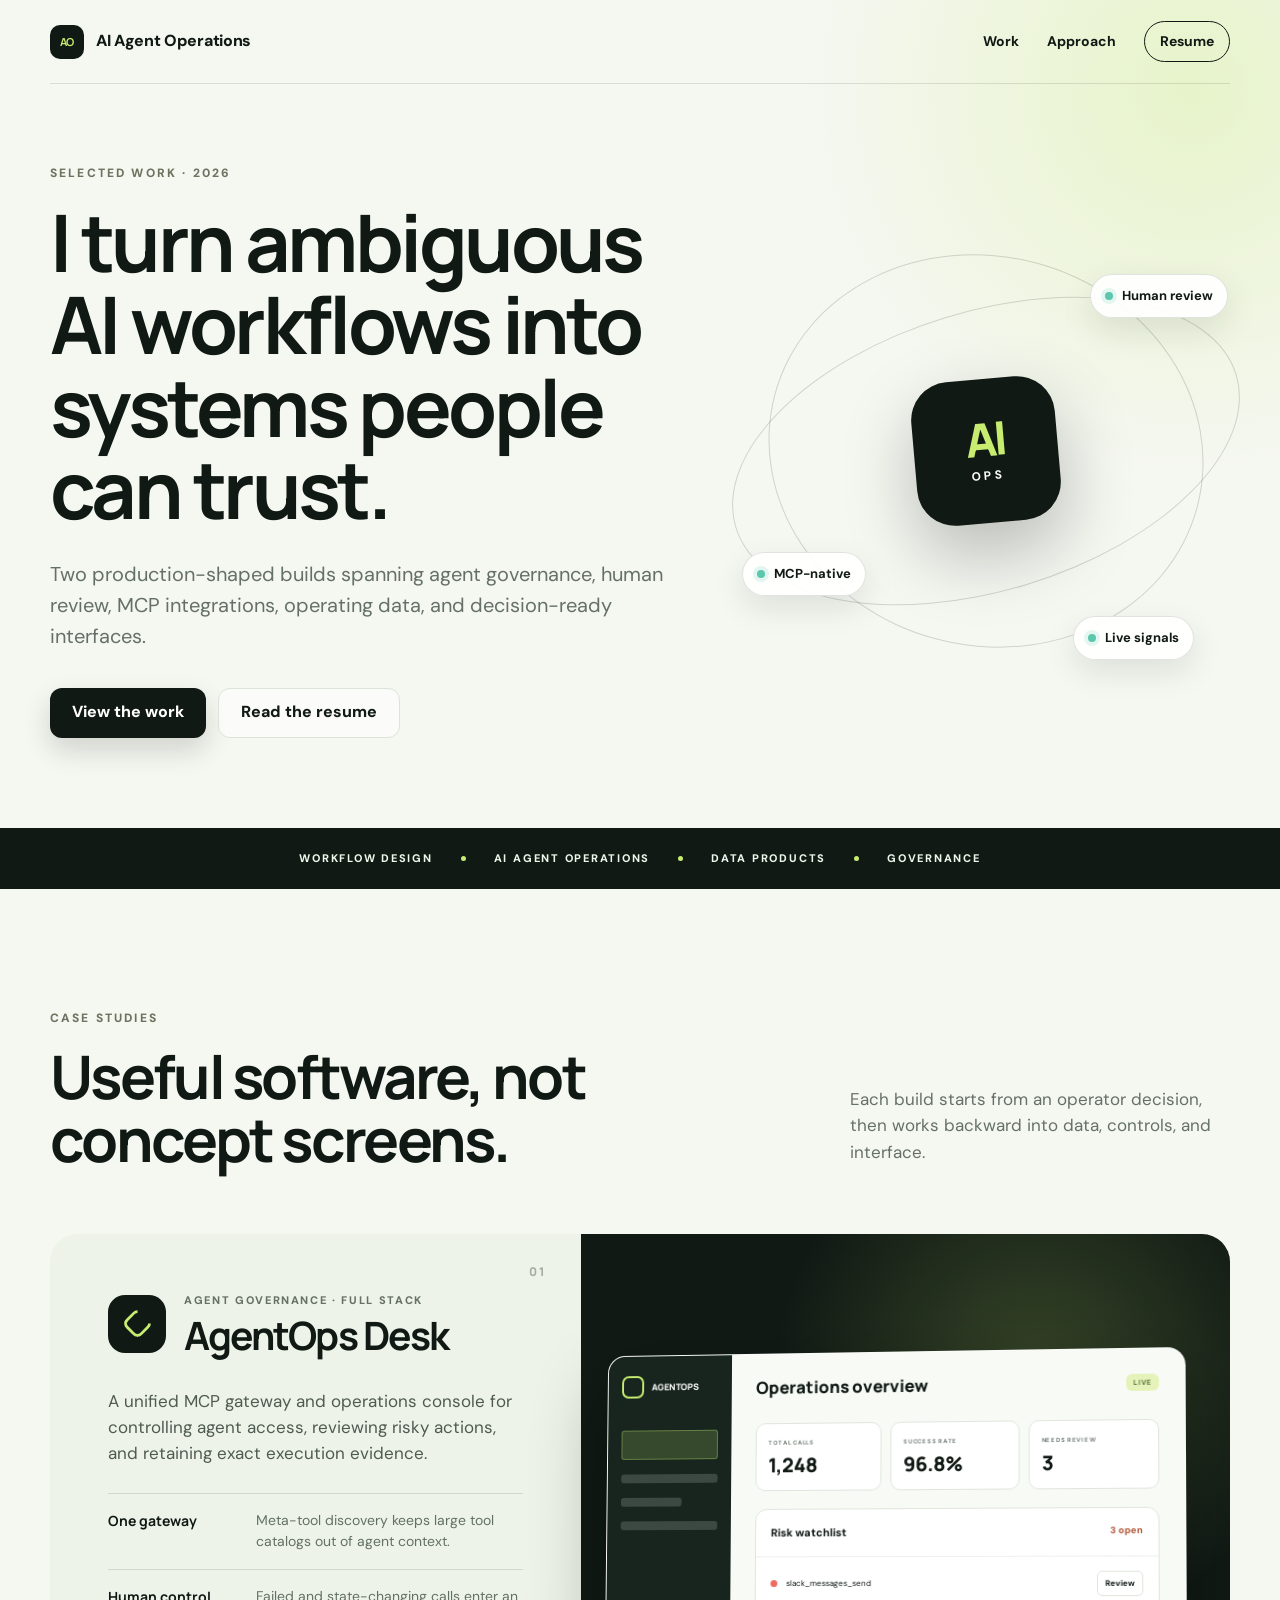
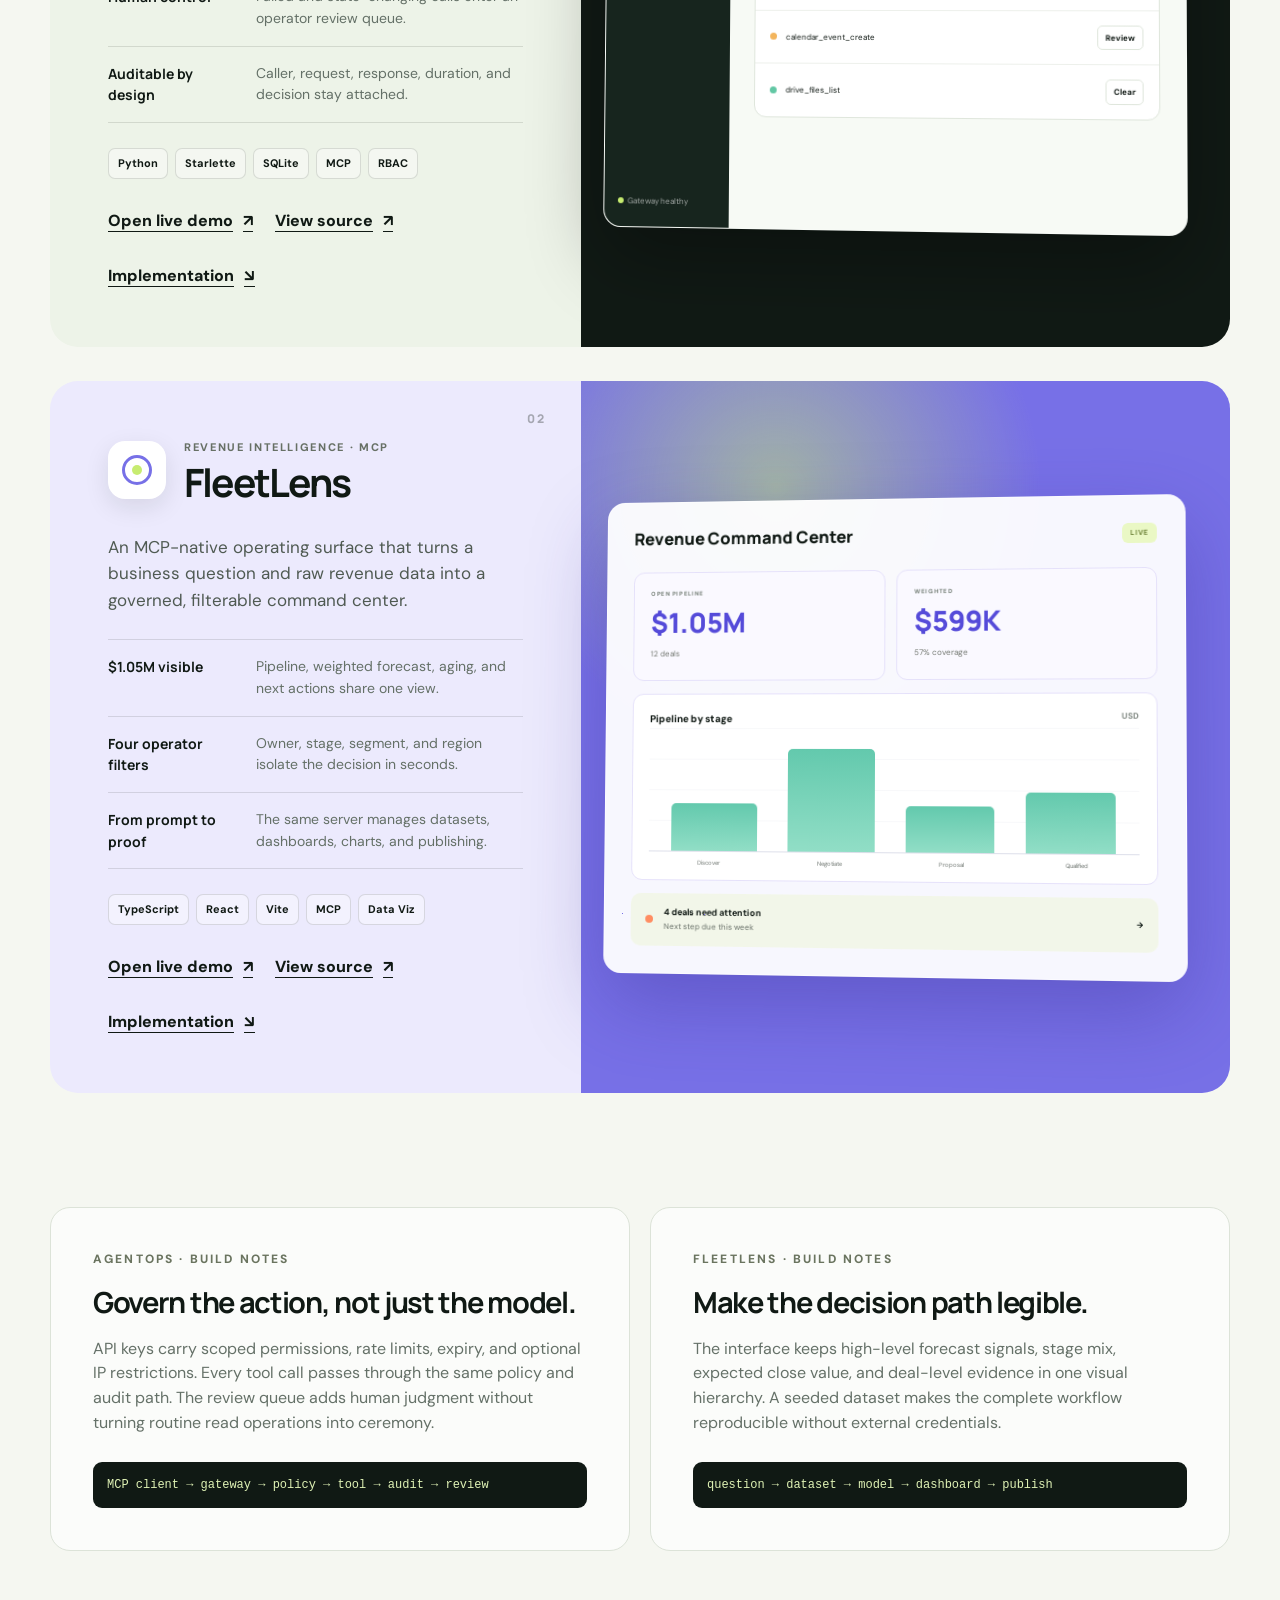
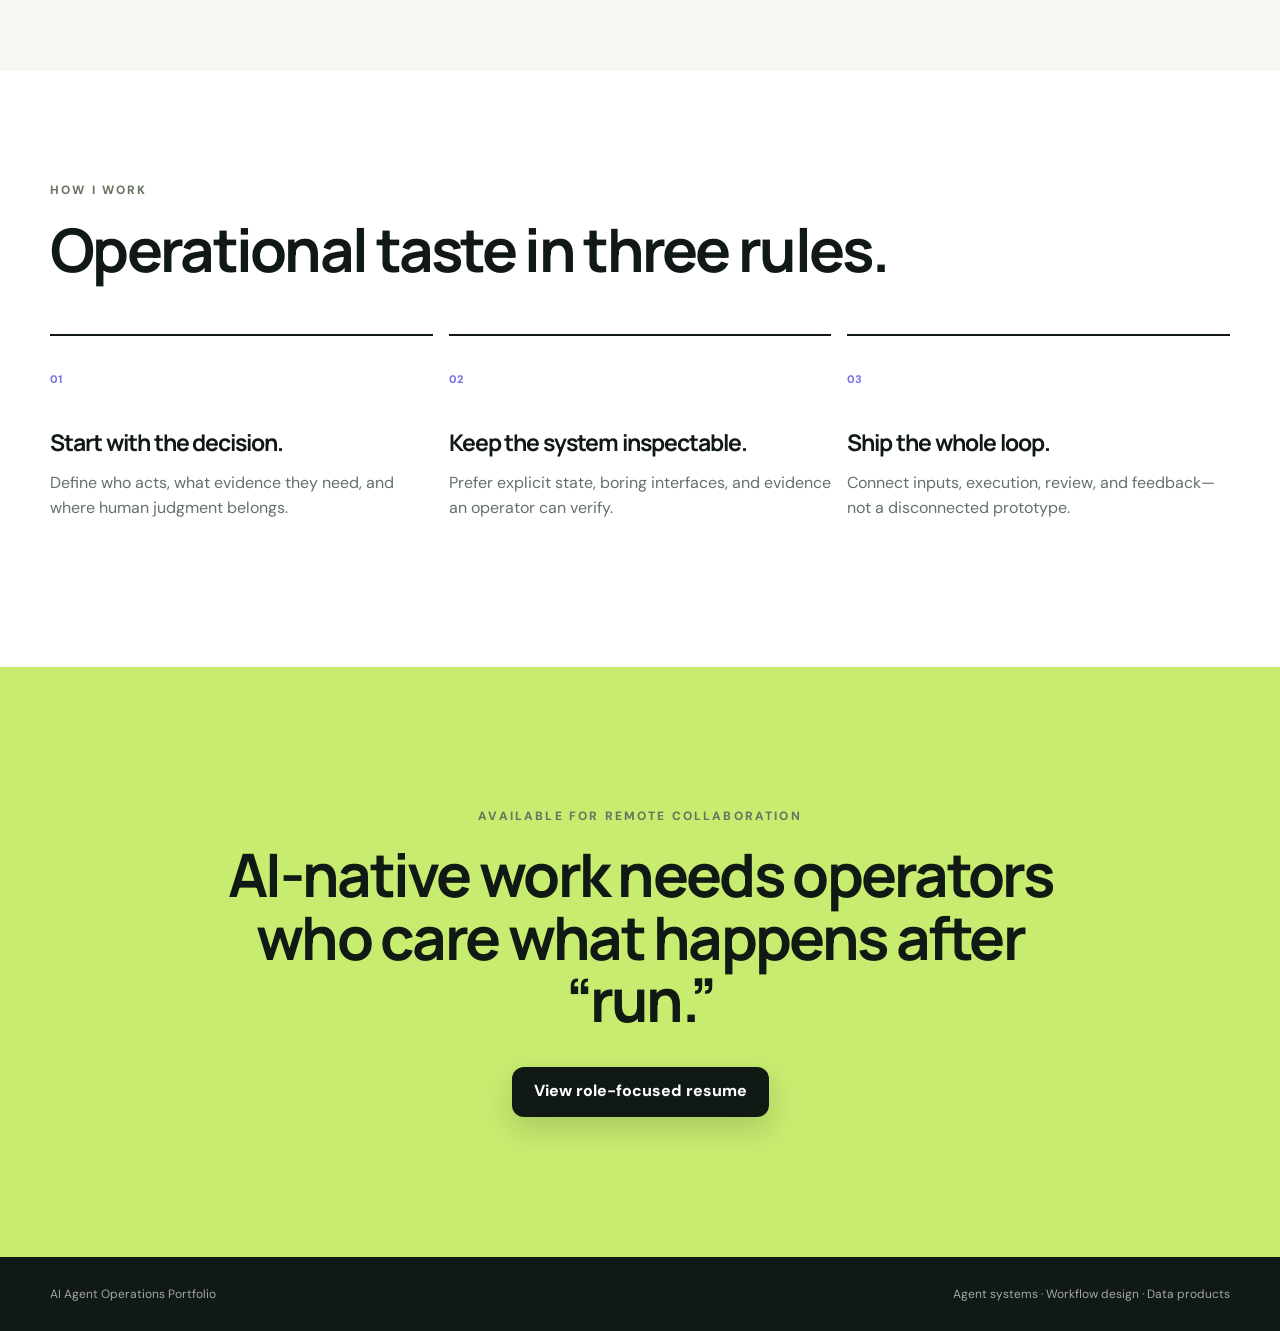
==== index.html @ fad62290 "Publish AI agent operations portfolio" ====
<!doctype html>
<html lang="en">
<head>
  <meta charset="utf-8">
  <meta name="viewport" content="width=device-width, initial-scale=1">
  <meta name="description" content="A portfolio of AI-native operations systems: governed agent execution and decision-ready revenue intelligence.">
  <title>AI Agent Operations — Selected Work</title>
  <link rel="preconnect" href="https://fonts.googleapis.com">
  <link rel="preconnect" href="https://fonts.gstatic.com" crossorigin>
  <link href="https://fonts.googleapis.com/css2?family=DM+Sans:wght@400;500;600;700&family=Manrope:wght@600;700;800&display=swap" rel="stylesheet">
  <link rel="stylesheet" href="styles.css">
</head>
<body>
  <header class="site-header">
    <a class="wordmark" href="#top" aria-label="Portfolio home">
      <span class="wordmark-mark" aria-hidden="true">AO</span>
      <span>AI Agent Operations</span>
    </a>
    <nav aria-label="Primary navigation">
      <a href="#work">Work</a>
      <a href="#approach">Approach</a>
      <a class="nav-cta" href="resume.html">Resume</a>
    </nav>
  </header>

  <main id="top">
    <section class="hero" aria-labelledby="hero-title">
      <div class="hero-copy">
        <p class="eyebrow">SELECTED WORK · 2026</p>
        <h1 id="hero-title">I turn ambiguous AI workflows into systems people can trust.</h1>
        <p class="hero-lede">Two production-shaped builds spanning agent governance, human review, MCP integrations, operating data, and decision-ready interfaces.</p>
        <div class="hero-actions">
          <a class="button button-primary" href="#work">View the work</a>
          <a class="button button-secondary" href="resume.html">Read the resume</a>
        </div>
      </div>
      <div class="hero-proof" aria-label="Portfolio capabilities">
        <div class="proof-orbit orbit-one"></div>
        <div class="proof-orbit orbit-two"></div>
        <div class="proof-center"><span>AI</span><strong>OPS</strong></div>
        <div class="proof-chip chip-one"><span></span>Human review</div>
        <div class="proof-chip chip-two"><span></span>MCP-native</div>
        <div class="proof-chip chip-three"><span></span>Live signals</div>
      </div>
    </section>

    <section class="signal-strip" aria-label="Core capabilities">
      <span>WORKFLOW DESIGN</span><i></i><span>AI AGENT OPERATIONS</span><i></i><span>DATA PRODUCTS</span><i></i><span>GOVERNANCE</span>
    </section>

    <section class="work-section" id="work" aria-labelledby="work-title">
      <div class="section-heading">
        <div>
          <p class="eyebrow">CASE STUDIES</p>
          <h2 id="work-title">Useful software, not concept screens.</h2>
        </div>
        <p>Each build starts from an operator decision, then works backward into data, controls, and interface.</p>
      </div>

      <article class="project project-agentops">
        <div class="project-copy">
          <div class="project-index">01</div>
          <div class="project-title-row">
            <div class="project-icon agentops-icon" aria-hidden="true"><span></span></div>
            <div>
              <p class="project-type">AGENT GOVERNANCE · FULL STACK</p>
              <h3>AgentOps Desk</h3>
            </div>
          </div>
          <p class="project-summary">A unified MCP gateway and operations console for controlling agent access, reviewing risky actions, and retaining exact execution evidence.</p>
          <ul class="project-outcomes">
            <li><strong>One gateway</strong><span>Meta-tool discovery keeps large tool catalogs out of agent context.</span></li>
            <li><strong>Human control</strong><span>Failed and state-changing calls enter an operator review queue.</span></li>
            <li><strong>Auditable by design</strong><span>Caller, request, response, duration, and decision stay attached.</span></li>
          </ul>
          <div class="project-tags"><span>Python</span><span>Starlette</span><span>SQLite</span><span>MCP</span><span>RBAC</span></div>
          <div class="project-actions">
            <a class="text-link" href="https://gongjiyang.github.io/agentops-console/">Open live demo <span aria-hidden="true">↗</span></a>
            <a class="text-link" href="https://github.com/GongJiYang/agentops-console">View source <span aria-hidden="true">↗</span></a>
            <a class="text-link" href="#agentops-details">Implementation <span aria-hidden="true">↘</span></a>
          </div>
        </div>
        <div class="project-visual agentops-visual" aria-label="AgentOps Desk interface preview">
          <div class="mock-window">
            <div class="mock-sidebar">
              <div class="mock-logo"><b></b><span>AGENTOPS</span></div>
              <div class="mock-nav active"></div><div class="mock-nav"></div><div class="mock-nav short"></div><div class="mock-nav"></div>
              <div class="mock-status"><i></i>Gateway healthy</div>
            </div>
            <div class="mock-main">
              <div class="mock-top"><span>Operations overview</span><b>LIVE</b></div>
              <div class="mock-kpis"><div><small>TOTAL CALLS</small><strong>1,248</strong></div><div><small>SUCCESS RATE</small><strong>96.8%</strong></div><div><small>NEEDS REVIEW</small><strong>3</strong></div></div>
              <div class="mock-watch"><div class="watch-head"><span>Risk watchlist</span><small>3 open</small></div><div class="watch-row"><i class="risk high"></i><span>slack_messages_send</span><b>Review</b></div><div class="watch-row"><i class="risk medium"></i><span>calendar_event_create</span><b>Review</b></div><div class="watch-row"><i class="risk low"></i><span>drive_files_list</span><b>Clear</b></div></div>
            </div>
          </div>
        </div>
      </article>

      <article class="project project-fleetlens">
        <div class="project-copy">
          <div class="project-index">02</div>
          <div class="project-title-row">
            <div class="project-icon fleetlens-icon" aria-hidden="true"><span></span></div>
            <div>
              <p class="project-type">REVENUE INTELLIGENCE · MCP</p>
              <h3>FleetLens</h3>
            </div>
          </div>
          <p class="project-summary">An MCP-native operating surface that turns a business question and raw revenue data into a governed, filterable command center.</p>
          <ul class="project-outcomes">
            <li><strong>$1.05M visible</strong><span>Pipeline, weighted forecast, aging, and next actions share one view.</span></li>
            <li><strong>Four operator filters</strong><span>Owner, stage, segment, and region isolate the decision in seconds.</span></li>
            <li><strong>From prompt to proof</strong><span>The same server manages datasets, dashboards, charts, and publishing.</span></li>
          </ul>
          <div class="project-tags"><span>TypeScript</span><span>React</span><span>Vite</span><span>MCP</span><span>Data Viz</span></div>
          <div class="project-actions">
            <a class="text-link" href="https://gongjiyang.github.io/fleetlens-mcp/">Open live demo <span aria-hidden="true">↗</span></a>
            <a class="text-link" href="https://github.com/GongJiYang/fleetlens-mcp">View source <span aria-hidden="true">↗</span></a>
            <a class="text-link" href="#fleetlens-details">Implementation <span aria-hidden="true">↘</span></a>
          </div>
        </div>
        <div class="project-visual fleetlens-visual" aria-label="FleetLens revenue dashboard preview">
          <div class="lens-frame">
            <div class="lens-head"><span>Revenue Command Center</span><b>LIVE</b></div>
            <div class="lens-metrics"><div><small>OPEN PIPELINE</small><strong>$1.05M</strong><em>12 deals</em></div><div><small>WEIGHTED</small><strong>$599K</strong><em>57% coverage</em></div></div>
            <div class="lens-chart"><div class="lens-chart-title"><span>Pipeline by stage</span><small>USD</small></div><div class="bars"><i style="--h:43%"></i><i style="--h:92%"></i><i style="--h:41%"></i><i style="--h:54%"></i></div><div class="bar-labels"><span>Discover</span><span>Negotiate</span><span>Proposal</span><span>Qualified</span></div></div>
            <div class="lens-alert"><i></i><span><strong>4 deals need attention</strong>Next step due this week</span><b>→</b></div>
          </div>
        </div>
      </article>
    </section>

    <section class="details-grid" id="approach" aria-label="Implementation details">
      <article id="agentops-details">
        <p class="eyebrow">AGENTOPS · BUILD NOTES</p>
        <h3>Govern the action, not just the model.</h3>
        <p>API keys carry scoped permissions, rate limits, expiry, and optional IP restrictions. Every tool call passes through the same policy and audit path. The review queue adds human judgment without turning routine read operations into ceremony.</p>
        <code>MCP client → gateway → policy → tool → audit → review</code>
      </article>
      <article id="fleetlens-details">
        <p class="eyebrow">FLEETLENS · BUILD NOTES</p>
        <h3>Make the decision path legible.</h3>
        <p>The interface keeps high-level forecast signals, stage mix, expected close value, and deal-level evidence in one visual hierarchy. A seeded dataset makes the complete workflow reproducible without external credentials.</p>
        <code>question → dataset → model → dashboard → publish</code>
      </article>
    </section>

    <section class="principles" aria-labelledby="principles-title">
      <p class="eyebrow">HOW I WORK</p>
      <h2 id="principles-title">Operational taste in three rules.</h2>
      <div class="principle-grid">
        <article><span>01</span><h3>Start with the decision.</h3><p>Define who acts, what evidence they need, and where human judgment belongs.</p></article>
        <article><span>02</span><h3>Keep the system inspectable.</h3><p>Prefer explicit state, boring interfaces, and evidence an operator can verify.</p></article>
        <article><span>03</span><h3>Ship the whole loop.</h3><p>Connect inputs, execution, review, and feedback—not a disconnected prototype.</p></article>
      </div>
    </section>

    <section class="closing">
      <p class="eyebrow">AVAILABLE FOR REMOTE COLLABORATION</p>
      <h2>AI-native work needs operators who care what happens after “run.”</h2>
      <a class="button button-primary" href="resume.html">View role-focused resume</a>
    </section>
  </main>

  <footer><span>AI Agent Operations Portfolio</span><span>Agent systems · Workflow design · Data products</span></footer>
</body>
</html>
---- styles.css ----
:root {
  --ink: #101914;
  --muted: #657168;
  --paper: #f5f7f1;
  --panel: #ffffff;
  --line: #dce3d8;
  --lime: #c7ec70;
  --violet: #7770e7;
  --teal: #5bc7ad;
  --navy: #12211a;
  --orange: #ff8d62;
}

* { box-sizing: border-box; }
html { scroll-behavior: smooth; }
body {
  margin: 0;
  color: var(--ink);
  background:
    radial-gradient(circle at 93% 2%, rgba(199, 236, 112, .3), transparent 24rem),
    var(--paper);
  font-family: "DM Sans", system-ui, sans-serif;
  line-height: 1.55;
}
a { color: inherit; }
.site-header {
  width: min(1180px, calc(100% - 40px));
  height: 84px;
  margin: auto;
  display: flex;
  align-items: center;
  justify-content: space-between;
  border-bottom: 1px solid rgba(16, 25, 20, .12);
}
.wordmark { display: flex; align-items: center; gap: 12px; text-decoration: none; font-weight: 800; letter-spacing: -.02em; }
.wordmark-mark { display: grid; place-items: center; width: 34px; height: 34px; border-radius: 10px; background: var(--ink); color: var(--lime); font: 700 11px/1 "Manrope"; }
nav { display: flex; align-items: center; gap: 28px; font-size: 14px; font-weight: 700; }
nav a { text-decoration: none; }
.nav-cta { padding: 9px 15px; border: 1px solid var(--ink); border-radius: 999px; }
main { overflow: hidden; }
.hero {
  width: min(1180px, calc(100% - 40px));
  min-height: 670px;
  margin: auto;
  display: grid;
  grid-template-columns: 1.12fr .88fr;
  align-items: center;
  gap: 70px;
  padding: 80px 0 90px;
}
.eyebrow { margin: 0 0 18px; color: #6a745f; font-size: 12px; font-weight: 800; letter-spacing: .18em; }
h1, h2, h3 { font-family: "Manrope", sans-serif; letter-spacing: -.045em; line-height: 1.04; }
h1 { max-width: 780px; margin: 0; font-size: clamp(50px, 6.2vw, 84px); }
.hero-lede { max-width: 700px; margin: 28px 0 0; color: var(--muted); font-size: 20px; }
.hero-actions { display: flex; flex-wrap: wrap; gap: 12px; margin-top: 36px; }
.button { display: inline-flex; align-items: center; justify-content: center; min-height: 50px; padding: 0 22px; border-radius: 12px; text-decoration: none; font-weight: 800; }
.button-primary { background: var(--ink); color: #fff; box-shadow: 0 12px 28px rgba(16, 25, 20, .16); }
.button-secondary { border: 1px solid var(--line); background: rgba(255,255,255,.66); }
.hero-proof { position: relative; min-height: 470px; }
.proof-orbit { position: absolute; border: 1px solid rgba(16,25,20,.16); border-radius: 50%; }
.orbit-one { inset: 40px 25px; transform: rotate(15deg); }
.orbit-two { inset: 95px -18px; transform: rotate(-17deg); }
.proof-center { position: absolute; inset: 50%; translate: -50% -50%; width: 144px; height: 144px; display: grid; place-content: center; text-align: center; border-radius: 38px; background: var(--ink); color: var(--lime); box-shadow: 0 30px 70px rgba(16,25,20,.26); transform: rotate(-5deg); }
.proof-center span { font: 800 46px/1 "Manrope"; letter-spacing: -.07em; }
.proof-center strong { margin-top: 5px; color: white; font-size: 12px; letter-spacing: .3em; }
.proof-chip { position: absolute; display: flex; align-items: center; gap: 9px; padding: 11px 14px; border: 1px solid rgba(16,25,20,.12); border-radius: 999px; background: rgba(255,255,255,.92); box-shadow: 0 12px 32px rgba(16,25,20,.1); font-size: 13px; font-weight: 700; }
.proof-chip span { width: 8px; height: 8px; border-radius: 50%; background: var(--teal); box-shadow: 0 0 0 4px rgba(91,199,173,.16); }
.chip-one { top: 58px; right: 2px; }
.chip-two { bottom: 90px; left: 0; }
.chip-three { bottom: 26px; right: 36px; }
.signal-strip { display: flex; align-items: center; justify-content: center; gap: 28px; min-width: 850px; padding: 22px 40px; background: var(--ink); color: #eef6e9; font-size: 11px; font-weight: 800; letter-spacing: .16em; }
.signal-strip i { width: 5px; height: 5px; border-radius: 50%; background: var(--lime); }
.work-section { width: min(1180px, calc(100% - 40px)); margin: auto; padding: 120px 0 40px; }
.section-heading { display: grid; grid-template-columns: 1fr 380px; align-items: end; gap: 60px; margin-bottom: 64px; }
.section-heading h2, .principles h2, .closing h2 { margin: 0; font-size: clamp(36px, 4.8vw, 60px); }
.section-heading > p { margin: 0 0 5px; color: var(--muted); font-size: 17px; }
.project { position: relative; display: grid; grid-template-columns: .9fr 1.1fr; min-height: 660px; margin-bottom: 34px; overflow: hidden; border-radius: 28px; }
.project-copy { position: relative; z-index: 1; padding: 58px; }
.project-index { position: absolute; top: 32px; right: 36px; color: rgba(16,25,20,.32); font: 800 12px/1 "Manrope"; letter-spacing: .12em; }
.project-title-row { display: flex; align-items: center; gap: 18px; }
.project-icon { width: 58px; height: 58px; flex: none; display: grid; place-items: center; border-radius: 17px; }
.agentops-icon { background: var(--ink); }
.agentops-icon span { width: 23px; height: 23px; border: 3px solid var(--lime); border-top-color: transparent; border-radius: 7px; transform: rotate(45deg); }
.fleetlens-icon { background: white; box-shadow: 0 8px 24px rgba(16,25,20,.1); }
.fleetlens-icon span { width: 30px; height: 30px; border: 3px solid var(--violet); border-radius: 50%; position: relative; }
.fleetlens-icon span::after { content:""; position:absolute; inset:7px; border-radius:50%; background:var(--lime); }
.project-type { margin: 0 0 6px; color: #677065; font-size: 11px; font-weight: 800; letter-spacing: .15em; }
.project h3 { margin: 0; font-size: 39px; }
.project-summary { margin: 32px 0 26px; color: #4f5a52; font-size: 17px; }
.project-outcomes { display: grid; gap: 0; margin: 0; padding: 0; list-style: none; border-top: 1px solid rgba(16,25,20,.12); }
.project-outcomes li { display: grid; grid-template-columns: 132px 1fr; gap: 16px; padding: 16px 0; border-bottom: 1px solid rgba(16,25,20,.12); font-size: 14px; }
.project-outcomes strong { font-family: "Manrope"; }
.project-outcomes span { color: #647067; }
.project-tags { display: flex; flex-wrap: wrap; gap: 7px; margin-top: 25px; }
.project-tags span { padding: 6px 9px; border: 1px solid rgba(16,25,20,.13); border-radius: 7px; background: rgba(255,255,255,.38); font-size: 11px; font-weight: 700; }
.project-actions { display: flex; flex-wrap: wrap; column-gap: 22px; }
.project-actions .text-link { margin-top: 30px; }
.text-link { display: inline-flex; gap: 10px; text-underline-offset: 5px; font-weight: 800; }
.project-agentops { background: #edf3e8; }
.project-fleetlens { background: #eceafd; }
.project-visual { display: grid; align-items: center; padding: 54px 48px 54px 18px; }
.agentops-visual { background: radial-gradient(circle at 70% 20%, rgba(199,236,112,.21), transparent 36%), #101914; }
.mock-window { height: 480px; display: grid; grid-template-columns: 128px 1fr; overflow: hidden; border: 1px solid rgba(255,255,255,.16); border-radius: 18px; background: #f7faf5; box-shadow: 0 30px 80px rgba(0,0,0,.33); transform: perspective(1300px) rotateY(-5deg) rotateX(2deg); }
.mock-sidebar { display: flex; flex-direction: column; gap: 15px; padding: 20px 14px; background: #17251e; }
.mock-logo { display: flex; align-items: center; gap: 8px; margin-bottom: 18px; color: #fff; font: 800 9px/1 "Manrope"; }
.mock-logo b { width: 23px; height: 23px; border: 2px solid var(--lime); border-radius: 7px; }
.mock-nav { width: 100%; height: 9px; border-radius: 3px; background: rgba(255,255,255,.16); }
.mock-nav.short { width: 63%; }
.mock-nav.active { height: 30px; background: rgba(199,236,112,.18); border: 1px solid rgba(199,236,112,.35); }
.mock-status { margin-top: auto; color: rgba(255,255,255,.6); font-size: 8px; }
.mock-status i { display: inline-block; width: 6px; height: 6px; margin-right: 4px; border-radius: 50%; background: var(--lime); }
.mock-main { min-width: 0; padding: 25px; }
.mock-top { display: flex; justify-content: space-between; align-items: center; font: 800 17px/1 "Manrope"; }
.mock-top b { padding: 5px 7px; border-radius: 6px; background: #e5f3ba; color: #516528; font-size: 7px; letter-spacing: .15em; }
.mock-kpis { display: grid; grid-template-columns: repeat(3,1fr); gap: 9px; margin: 28px 0 18px; }
.mock-kpis div { padding: 15px 12px; border: 1px solid #dfe6dc; border-radius: 10px; background: white; }
.mock-kpis small, .lens-metrics small { display: block; color: #778179; font-size: 6px; font-weight: 800; letter-spacing: .12em; }
.mock-kpis strong { display: block; margin-top: 8px; font: 800 20px/1 "Manrope"; }
.mock-watch { overflow: hidden; border: 1px solid #dfe6dc; border-radius: 12px; background: white; }
.watch-head { display: flex; justify-content: space-between; padding: 15px; font-size: 11px; font-weight: 800; }
.watch-head small { color: #b05739; }
.watch-row { display: grid; grid-template-columns: 8px 1fr auto; align-items: center; gap: 8px; padding: 14px 15px; border-top: 1px solid #edf0eb; font-size: 8px; }
.watch-row b { padding: 5px 7px; border: 1px solid #dfe6dc; border-radius: 5px; }
.risk { width: 7px; height: 7px; border-radius: 50%; }
.risk.high { background: #ed6c61; }.risk.medium { background: #f3b55d; }.risk.low { background: #62c7a4; }
.fleetlens-visual { background: radial-gradient(circle at 30% 15%, rgba(199,236,112,.54), transparent 35%), var(--violet); }
.lens-frame { padding: 27px; border: 1px solid rgba(255,255,255,.44); border-radius: 18px; background: rgba(255,255,255,.94); box-shadow: 0 30px 80px rgba(54,43,146,.35); transform: perspective(1300px) rotateY(-5deg) rotateX(2deg); }
.lens-head { display:flex; justify-content:space-between; align-items:center; font:800 17px/1.2 "Manrope"; }
.lens-head b { color:#607629; background:#eaf8c5; border-radius:6px; padding:6px 8px; font-size:7px; letter-spacing:.15em; }
.lens-metrics { display:grid; grid-template-columns:repeat(2,1fr); gap:11px; margin:24px 0 13px; }
.lens-metrics > div { padding:17px; border:1px solid #e5e1fa; border-radius:11px; background:#faf9ff; }
.lens-metrics strong { display:block; margin:9px 0 4px; color:#554bd9; font:800 28px/1 "Manrope"; }
.lens-metrics em { color:#71766f; font-size:8px; font-style:normal; }
.lens-chart { padding:17px 17px 12px; border:1px solid #e5e1fa; border-radius:11px; background:white; }
.lens-chart-title { display:flex; justify-content:space-between; font-size:10px; font-weight:800; }
.lens-chart-title small { color:#858d87; }
.bars { height:126px; display:flex; align-items:end; justify-content:space-around; gap:15px; padding:13px 15px 0; border-bottom:1px solid #dddfea; background:repeating-linear-gradient(to top,transparent 0 30px,#f0f1f5 31px); }
.bars i { width:19%; height:var(--h); border-radius:5px 5px 0 0; background:linear-gradient(180deg,#63c9ad,#91dec6); }
.bar-labels { display:grid; grid-template-columns:repeat(4,1fr); margin-top:7px; color:#737a75; text-align:center; font-size:6px; }
.lens-alert { display:grid; grid-template-columns:9px 1fr auto; align-items:center; gap:10px; margin-top:13px; padding:13px 15px; border-radius:10px; background:#f2f6e9; font-size:8px; }
.lens-alert i { width:8px; height:8px; border-radius:50%; background:var(--orange); }
.lens-alert span { color:#697169; }.lens-alert strong { display:block; color:var(--ink); font-size:9px; }
.details-grid { width:min(1180px,calc(100% - 40px)); display:grid; grid-template-columns:1fr 1fr; gap:20px; margin:40px auto 120px; }
.details-grid article { padding:42px; border:1px solid var(--line); border-radius:20px; background:rgba(255,255,255,.68); }
.details-grid h3 { margin:0 0 20px; font-size:29px; }
.details-grid p:not(.eyebrow) { color:var(--muted); }
.details-grid code { display:block; margin-top:26px; padding:14px; overflow:auto; border-radius:9px; background:var(--ink); color:#dff2b5; font-size:12px; white-space:nowrap; }
.principles { padding:110px max(20px,calc((100vw - 1180px)/2)); background:#fff; }
.principle-grid { display:grid; grid-template-columns:repeat(3,1fr); gap:16px; margin-top:54px; }
.principle-grid article { padding:30px 0 20px; border-top:2px solid var(--ink); }
.principle-grid span { color:var(--violet); font-size:11px; font-weight:800; }
.principle-grid h3 { margin:40px 0 12px; font-size:23px; }
.principle-grid p { color:var(--muted); }
.closing { padding:140px max(20px,calc((100vw - 960px)/2)); text-align:center; background:var(--lime); }
.closing h2 { max-width:900px; margin:0 auto 36px; }
footer { display:flex; justify-content:space-between; gap:20px; padding:28px max(20px,calc((100vw - 1180px)/2)); background:var(--ink); color:rgba(255,255,255,.62); font-size:12px; }

@media (max-width: 900px) {
  .hero { grid-template-columns:1fr; min-height:0; padding-top:70px; }
  .hero-proof { min-height:390px; }
  .section-heading { grid-template-columns:1fr; gap:20px; }
  .project { grid-template-columns:1fr; }
  .project-visual { min-height:560px; padding:40px; }
  .details-grid, .principle-grid { grid-template-columns:1fr; }
}
@media (max-width: 600px) {
  .site-header { width:calc(100% - 28px); height:72px; }
  .wordmark > span:last-child { display:none; }
  nav { gap:14px; }
  nav > a:not(.nav-cta) { display:none; }
  .hero, .work-section { width:calc(100% - 28px); }
  .hero { padding:62px 0 70px; }
  h1 { font-size:45px; }
  .hero-lede { font-size:17px; }
  .hero-proof { min-height:320px; }
  .proof-center { width:112px; height:112px; border-radius:30px; }
  .proof-center span { font-size:36px; }
  .orbit-one { inset:35px 5px; }.orbit-two { inset:75px -10px; }
  .proof-chip { font-size:11px; }.chip-one { top:38px; }.chip-two { bottom:58px; }.chip-three { right:10px; bottom:2px; }
  .work-section { padding-top:80px; }
  .project { border-radius:20px; }
  .project-copy { padding:36px 26px; }
  .project h3 { font-size:32px; }
  .project-index { top:24px; right:24px; }
  .project-outcomes li { grid-template-columns:1fr; gap:4px; }
  .project-visual { min-height:410px; padding:26px 14px; }
  .mock-window { height:370px; grid-template-columns:78px 1fr; transform:none; }
  .mock-sidebar { padding:14px 8px; }.mock-logo span { display:none; }.mock-main { padding:15px; }
  .mock-kpis { grid-template-columns:1fr 1fr; }.mock-kpis div:last-child { display:none; }
  .lens-frame { padding:17px; transform:none; }
  .details-grid { width:calc(100% - 28px); margin-bottom:80px; }
  .details-grid article { padding:28px 24px; }
  .principles { padding-top:80px; padding-bottom:80px; }
  .closing { padding-top:90px; padding-bottom:90px; }
  footer { flex-direction:column; }
}
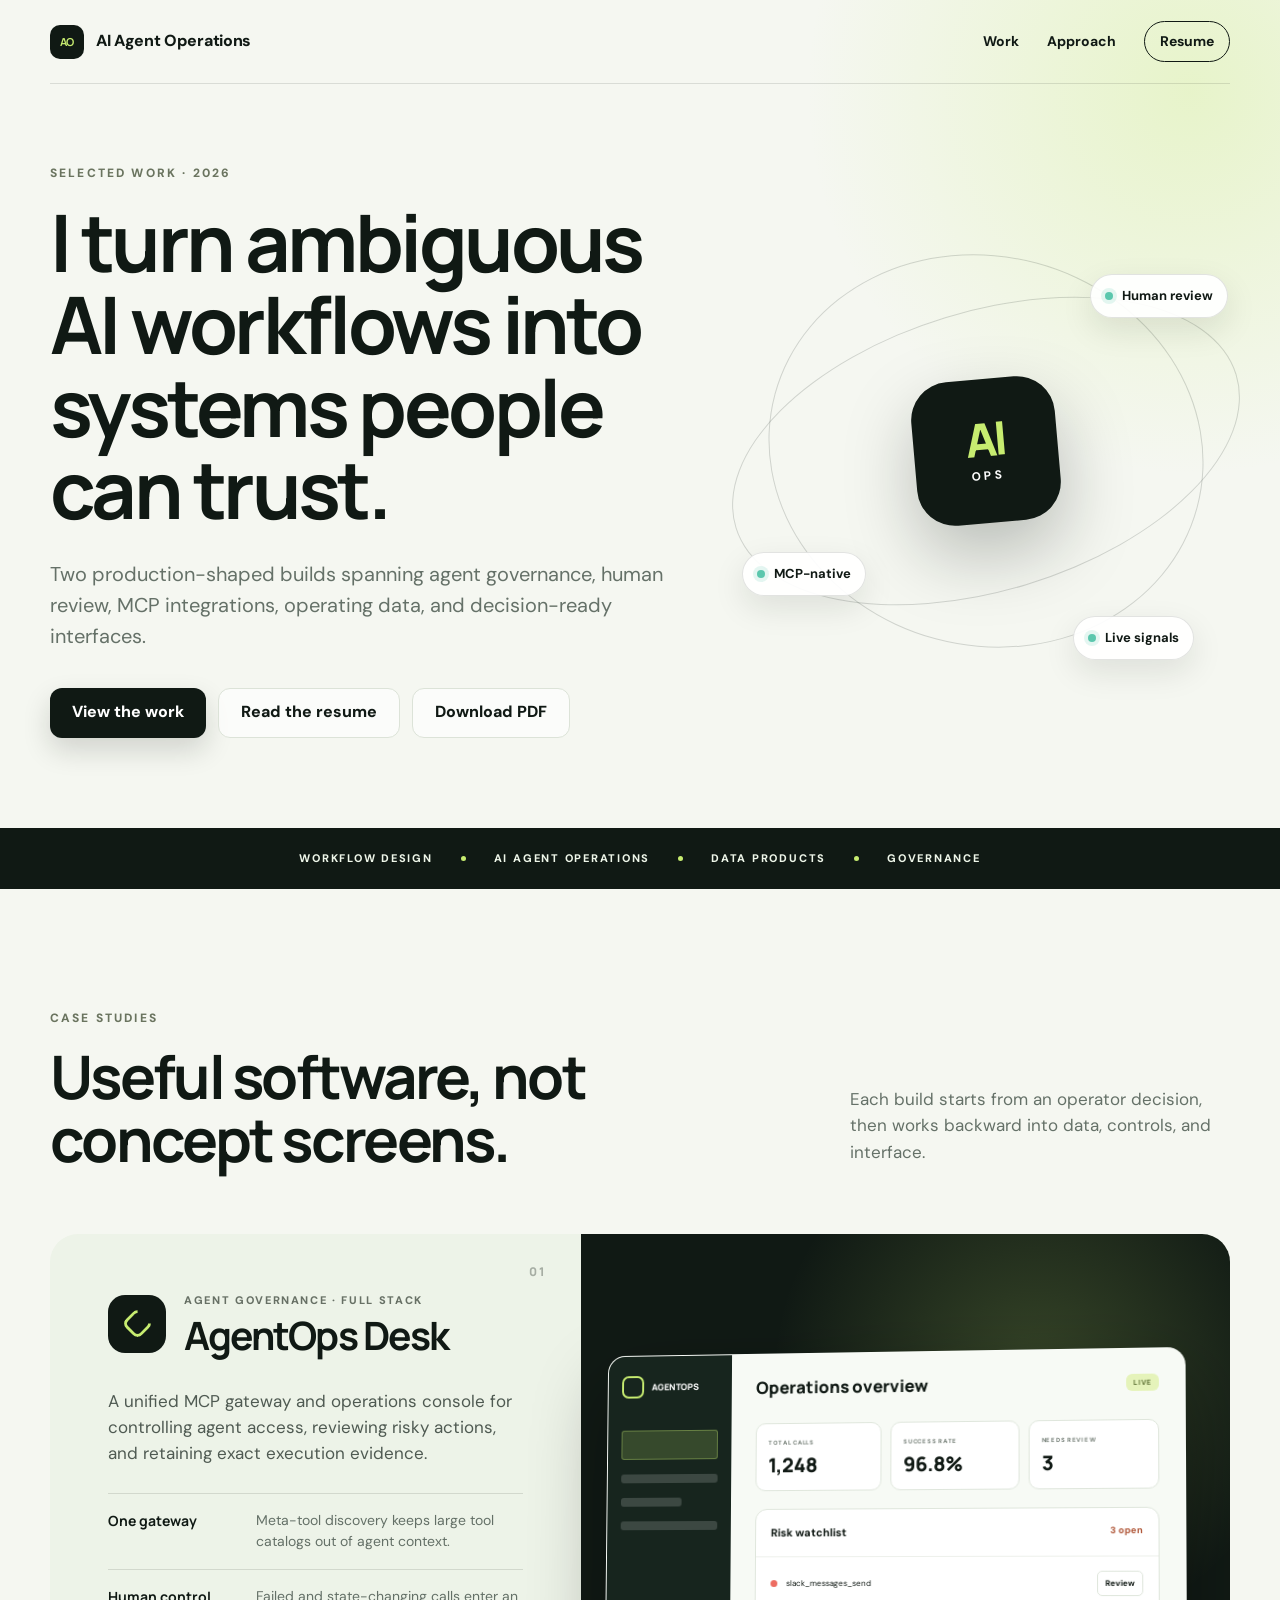
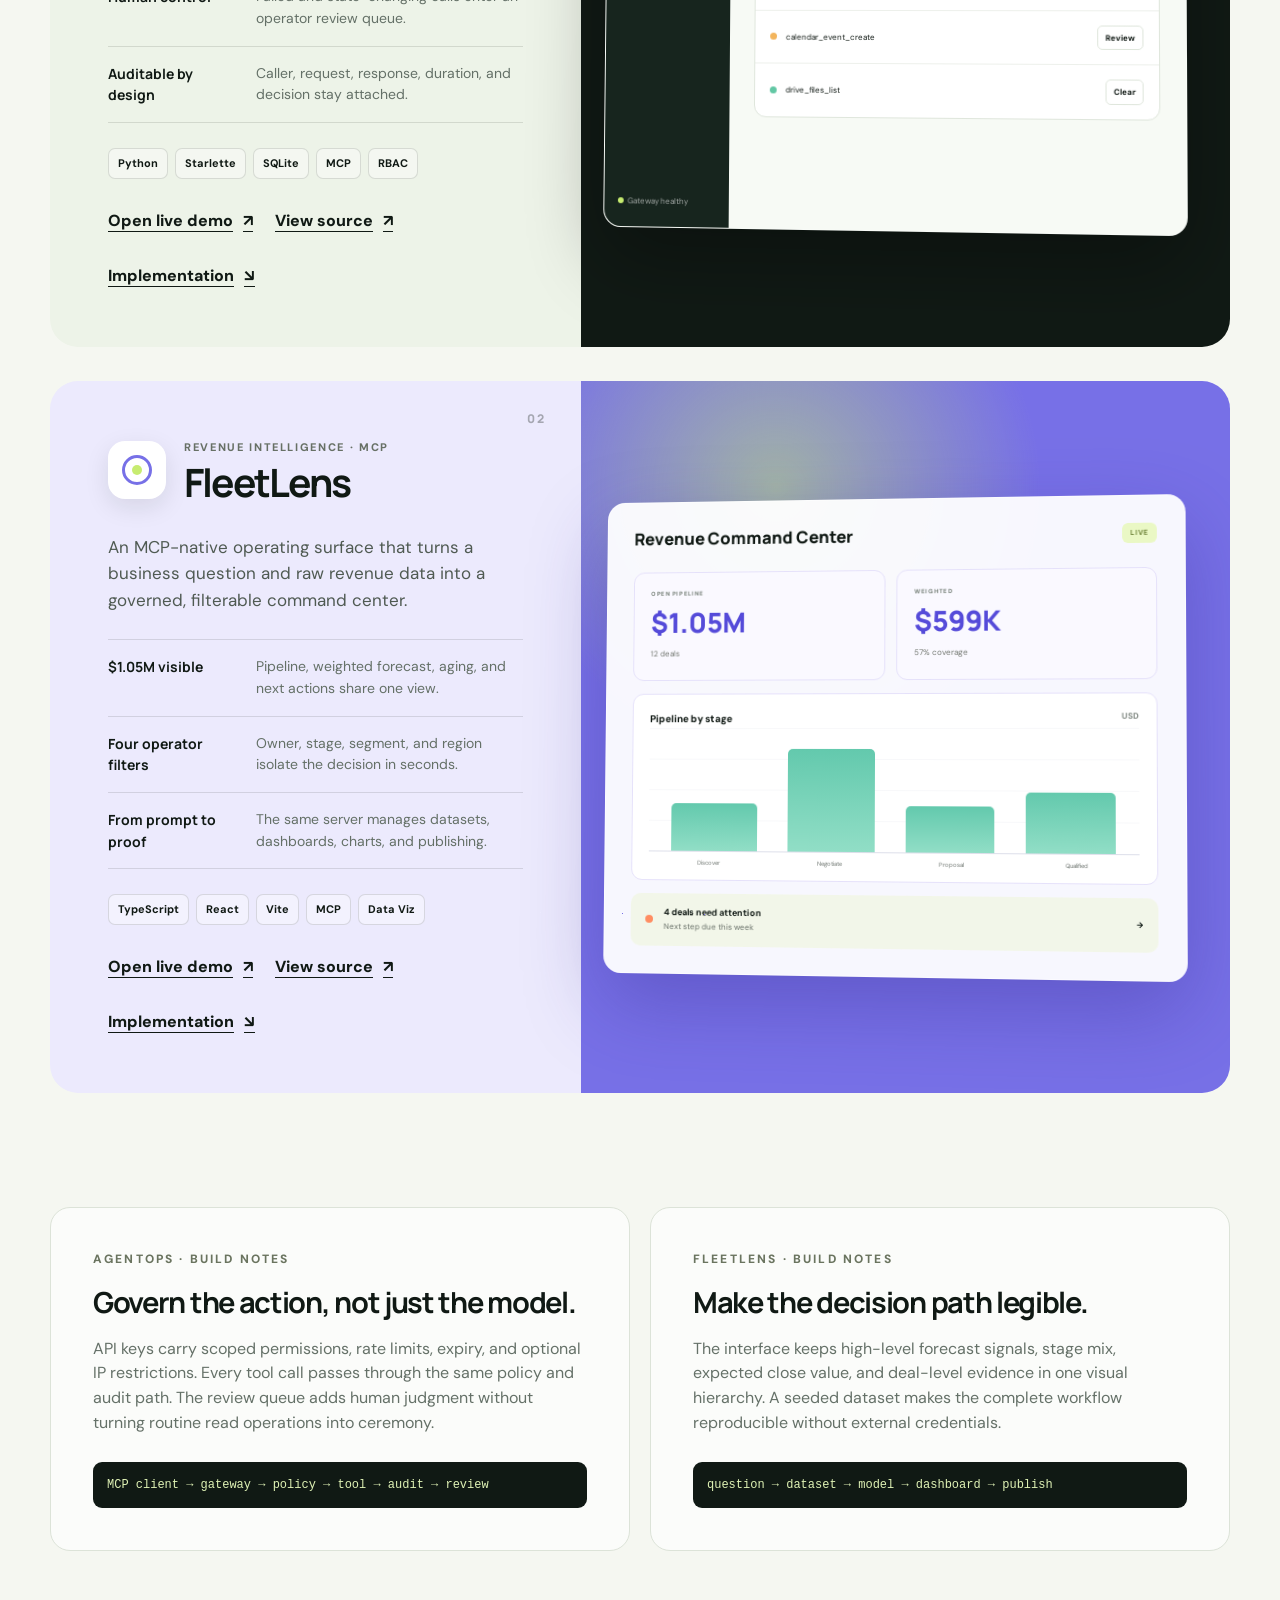
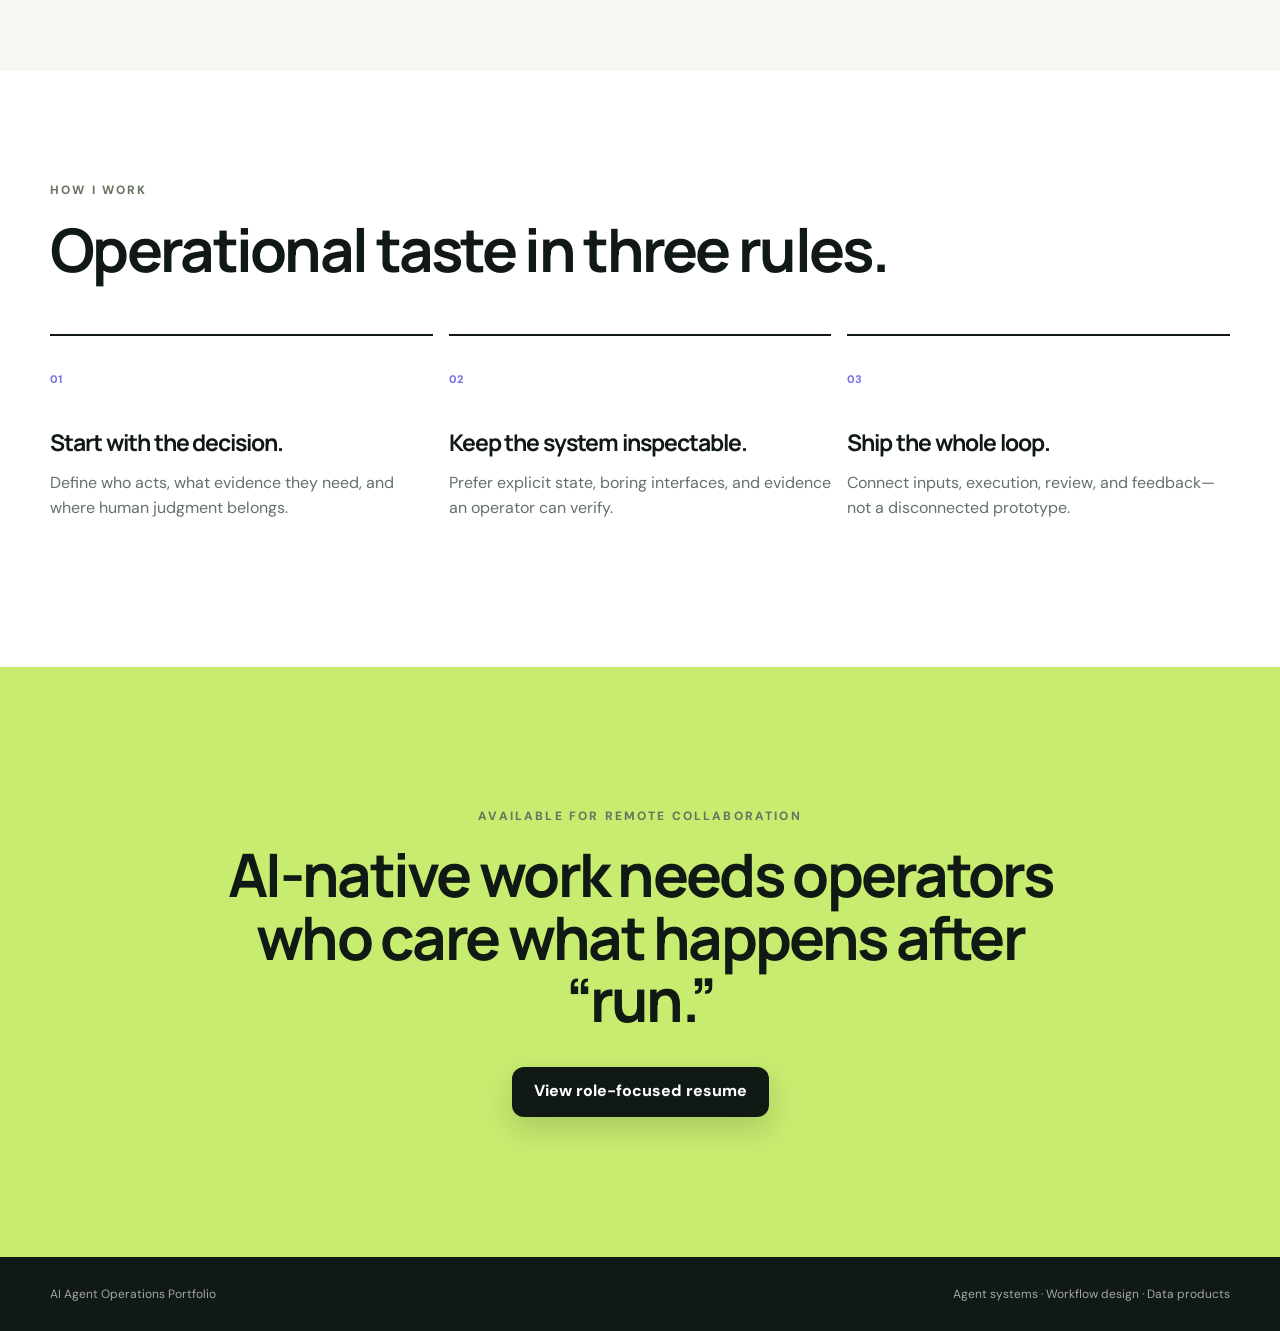
==== commit 24f02ecf: "Add direct resume PDF download" ====
--- a/index.html
+++ b/index.html
@@ -32,6 +32,7 @@
         <div class="hero-actions">
           <a class="button button-primary" href="#work">View the work</a>
           <a class="button button-secondary" href="resume.html">Read the resume</a>
+          <a class="button button-secondary" href="AI_Agent_Operations_Resume.pdf" download>Download PDF</a>
         </div>
       </div>
       <div class="hero-proof" aria-label="Portfolio capabilities">
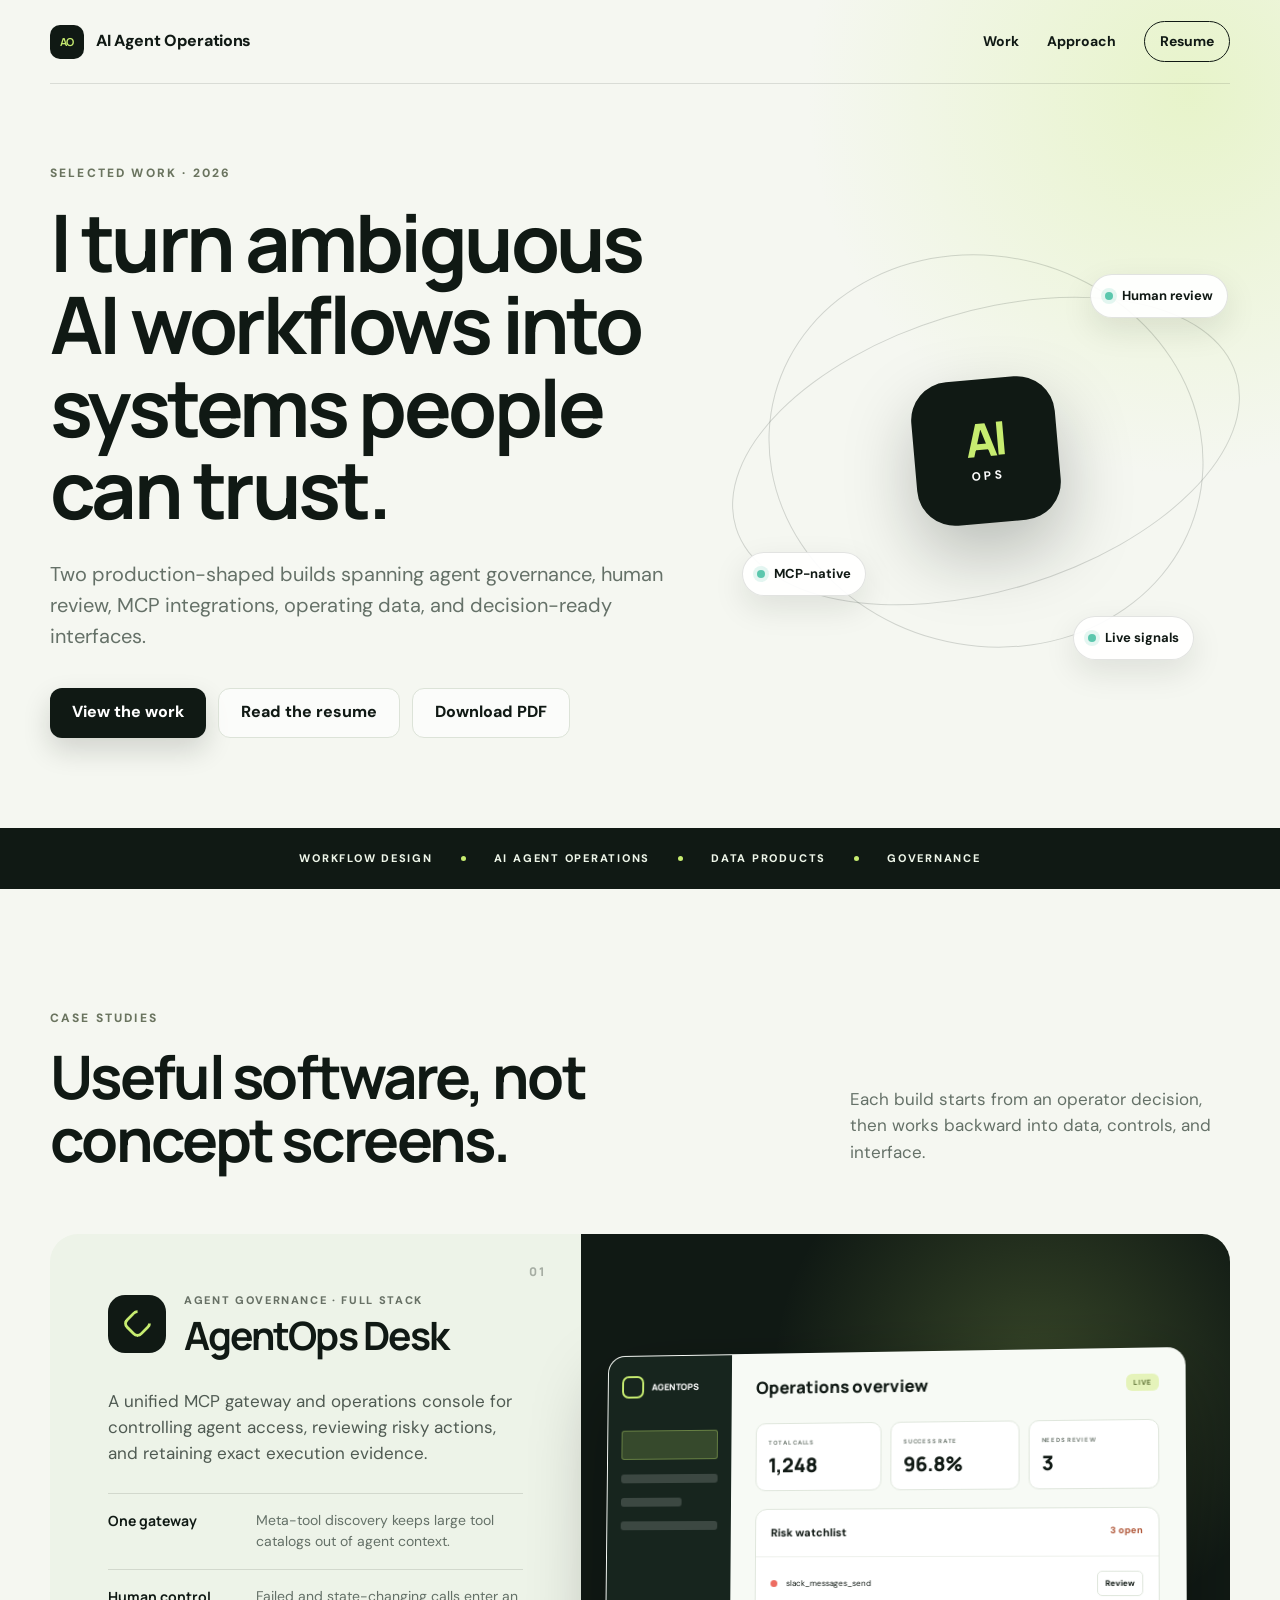
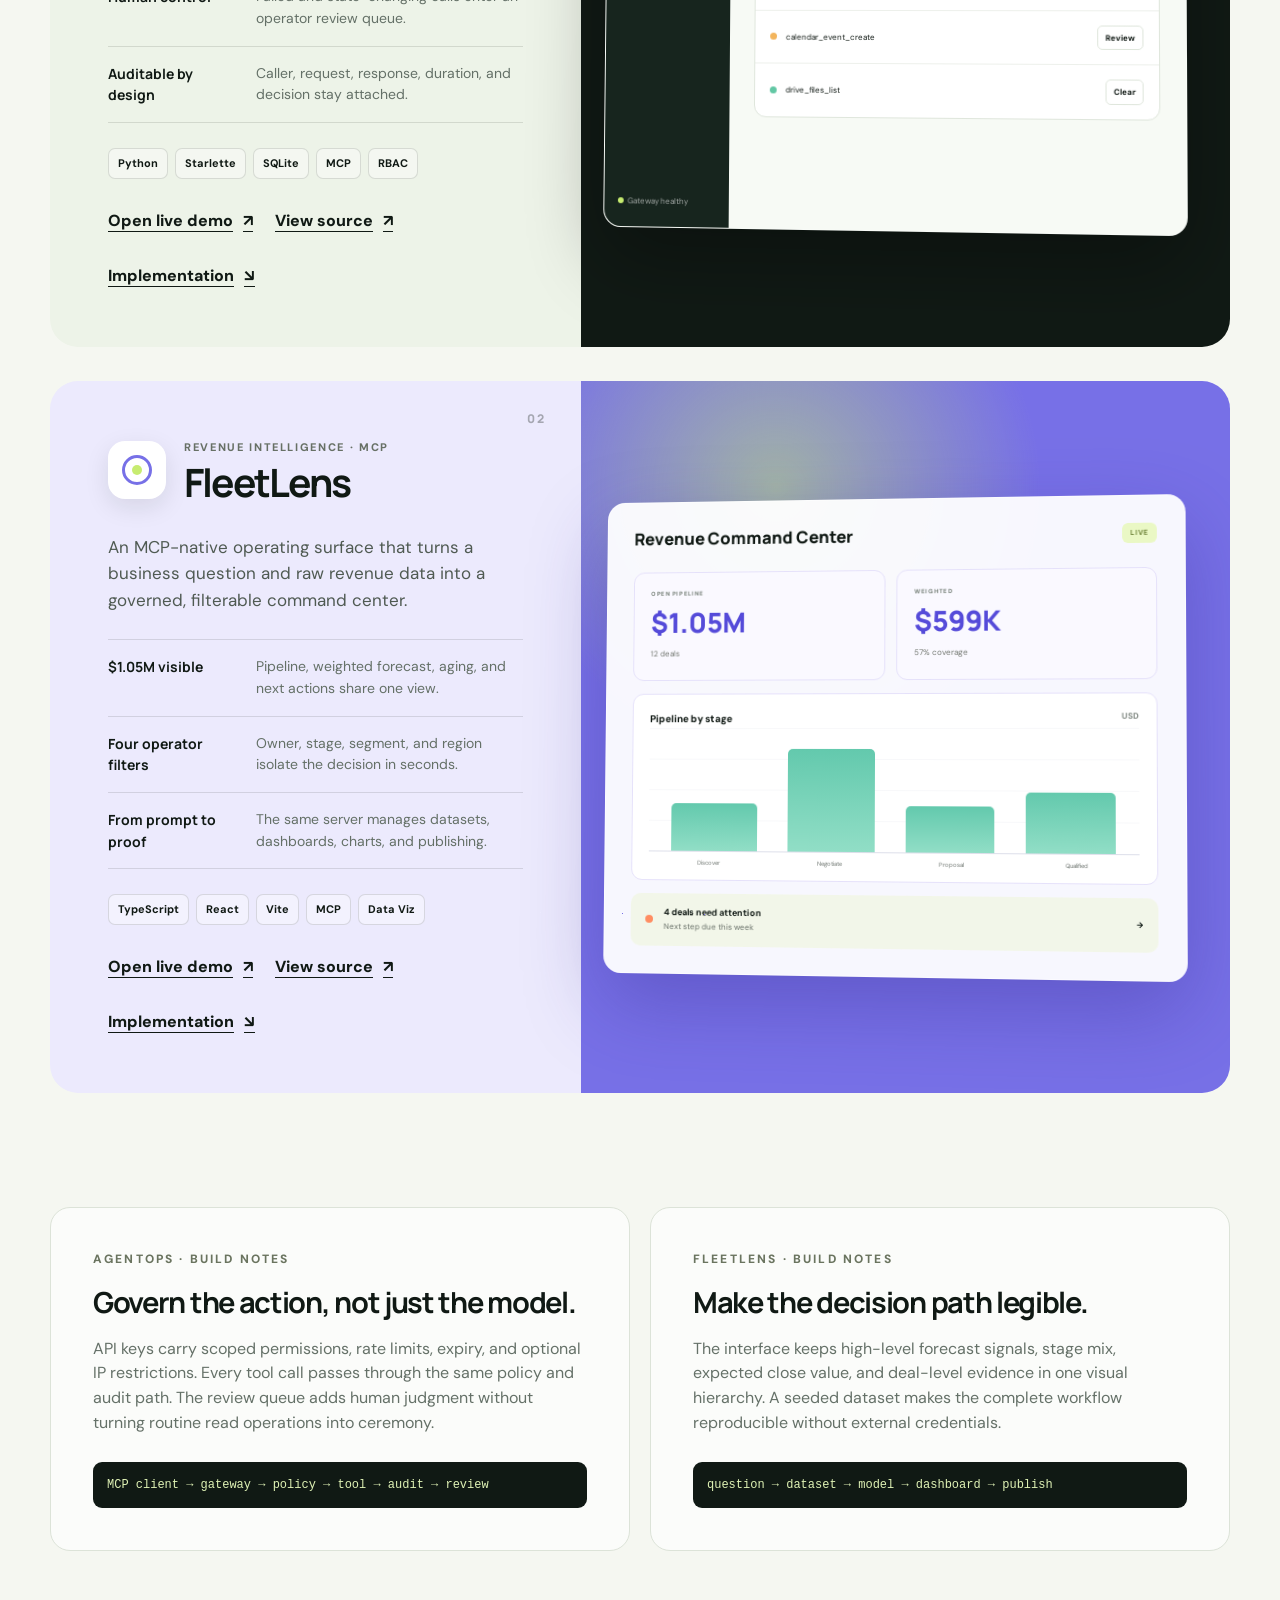
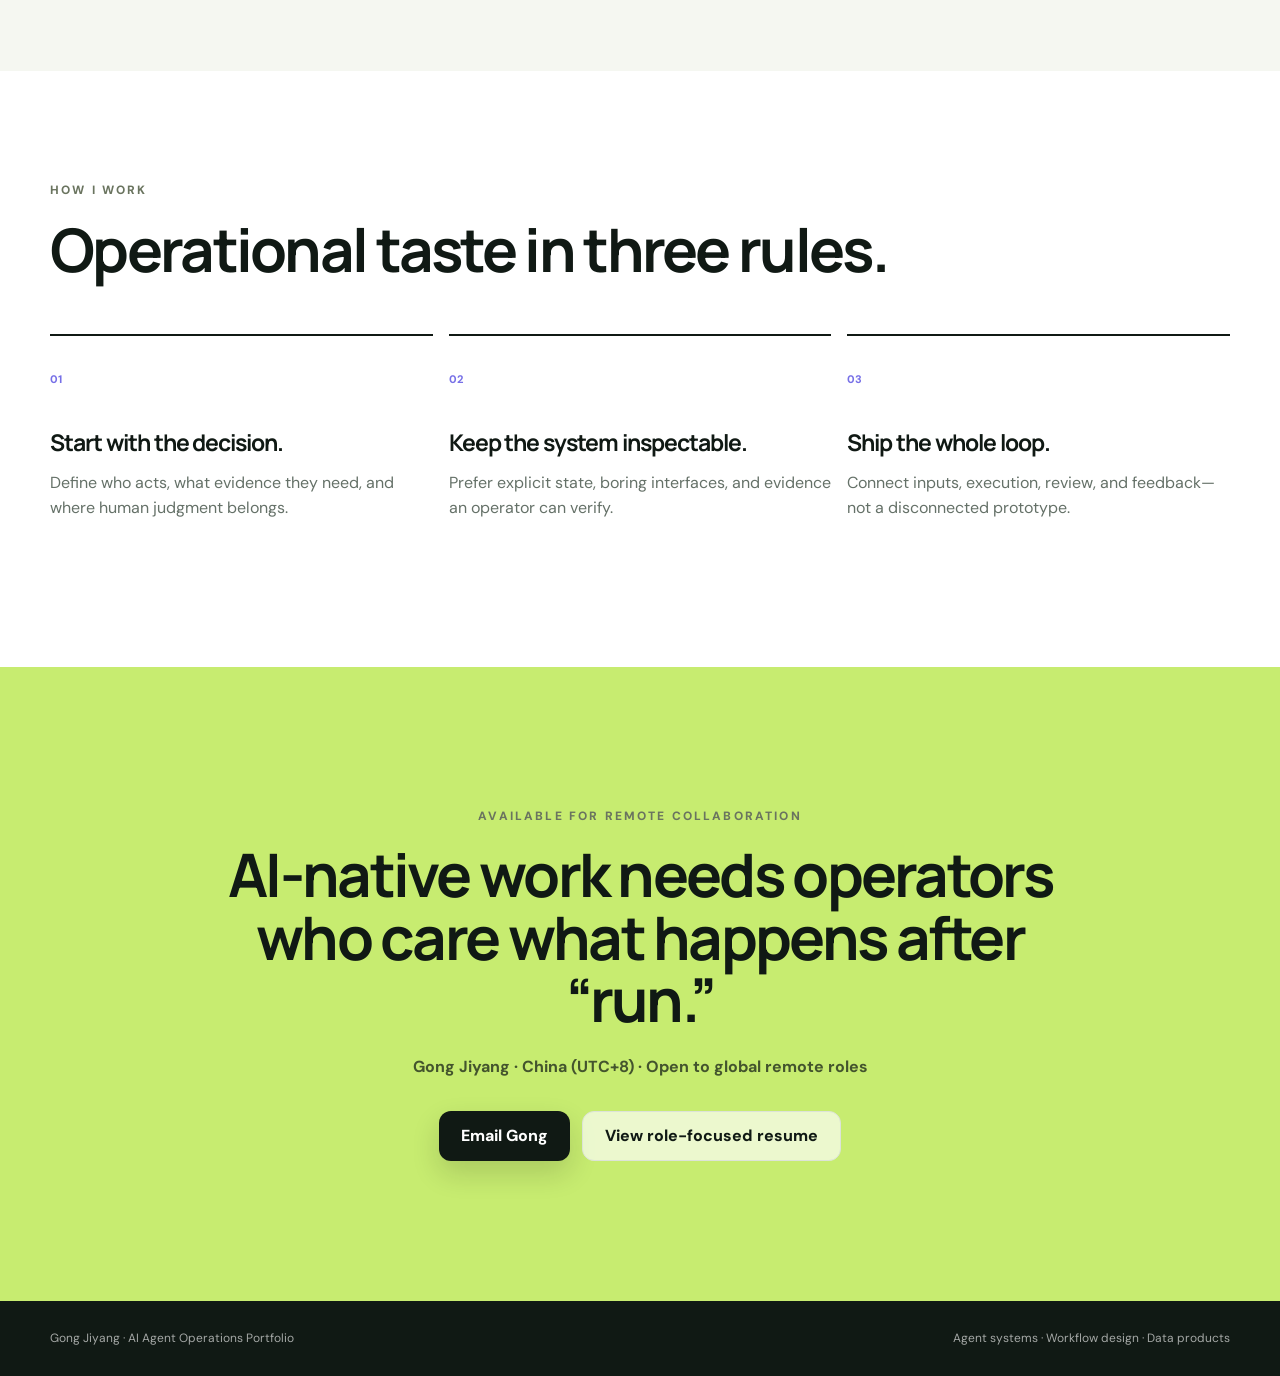
==== commit 02c52c80: "Add portfolio identity and contact CTA" ====
--- a/index.html
+++ b/index.html
@@ -3,8 +3,8 @@
 <head>
   <meta charset="utf-8">
   <meta name="viewport" content="width=device-width, initial-scale=1">
-  <meta name="description" content="A portfolio of AI-native operations systems: governed agent execution and decision-ready revenue intelligence.">
-  <title>AI Agent Operations — Selected Work</title>
+  <meta name="description" content="Gong Jiyang’s portfolio of AI-native operations systems: governed agent execution and decision-ready revenue intelligence.">
+  <title>Gong Jiyang — AI Agent Operations Portfolio</title>
   <link rel="preconnect" href="https://fonts.googleapis.com">
   <link rel="preconnect" href="https://fonts.gstatic.com" crossorigin>
   <link href="https://fonts.googleapis.com/css2?family=DM+Sans:wght@400;500;600;700&family=Manrope:wght@600;700;800&display=swap" rel="stylesheet">
@@ -159,10 +159,14 @@
     <section class="closing">
       <p class="eyebrow">AVAILABLE FOR REMOTE COLLABORATION</p>
       <h2>AI-native work needs operators who care what happens after “run.”</h2>
-      <a class="button button-primary" href="resume.html">View role-focused resume</a>
+      <p class="closing-meta">Gong Jiyang · China (UTC+8) · Open to global remote roles</p>
+      <div class="hero-actions closing-actions">
+        <a class="button button-primary" href="mailto:2643399104gjy@gmail.com">Email Gong</a>
+        <a class="button button-secondary" href="resume.html">View role-focused resume</a>
+      </div>
     </section>
   </main>
 
-  <footer><span>AI Agent Operations Portfolio</span><span>Agent systems · Workflow design · Data products</span></footer>
+  <footer><span>Gong Jiyang · AI Agent Operations Portfolio</span><span>Agent systems · Workflow design · Data products</span></footer>
 </body>
 </html>
--- a/styles.css
+++ b/styles.css
@@ -152,7 +152,9 @@
 .principle-grid h3 { margin:40px 0 12px; font-size:23px; }
 .principle-grid p { color:var(--muted); }
 .closing { padding:140px max(20px,calc((100vw - 960px)/2)); text-align:center; background:var(--lime); }
-.closing h2 { max-width:900px; margin:0 auto 36px; }
+.closing h2 { max-width:900px; margin:0 auto 24px; }
+.closing-meta { margin:0; color:rgba(16,25,20,.72); font-weight:700; }
+.closing-actions { justify-content:center; margin-top:32px; }
 footer { display:flex; justify-content:space-between; gap:20px; padding:28px max(20px,calc((100vw - 1180px)/2)); background:var(--ink); color:rgba(255,255,255,.62); font-size:12px; }
 
 @media (max-width: 900px) {
